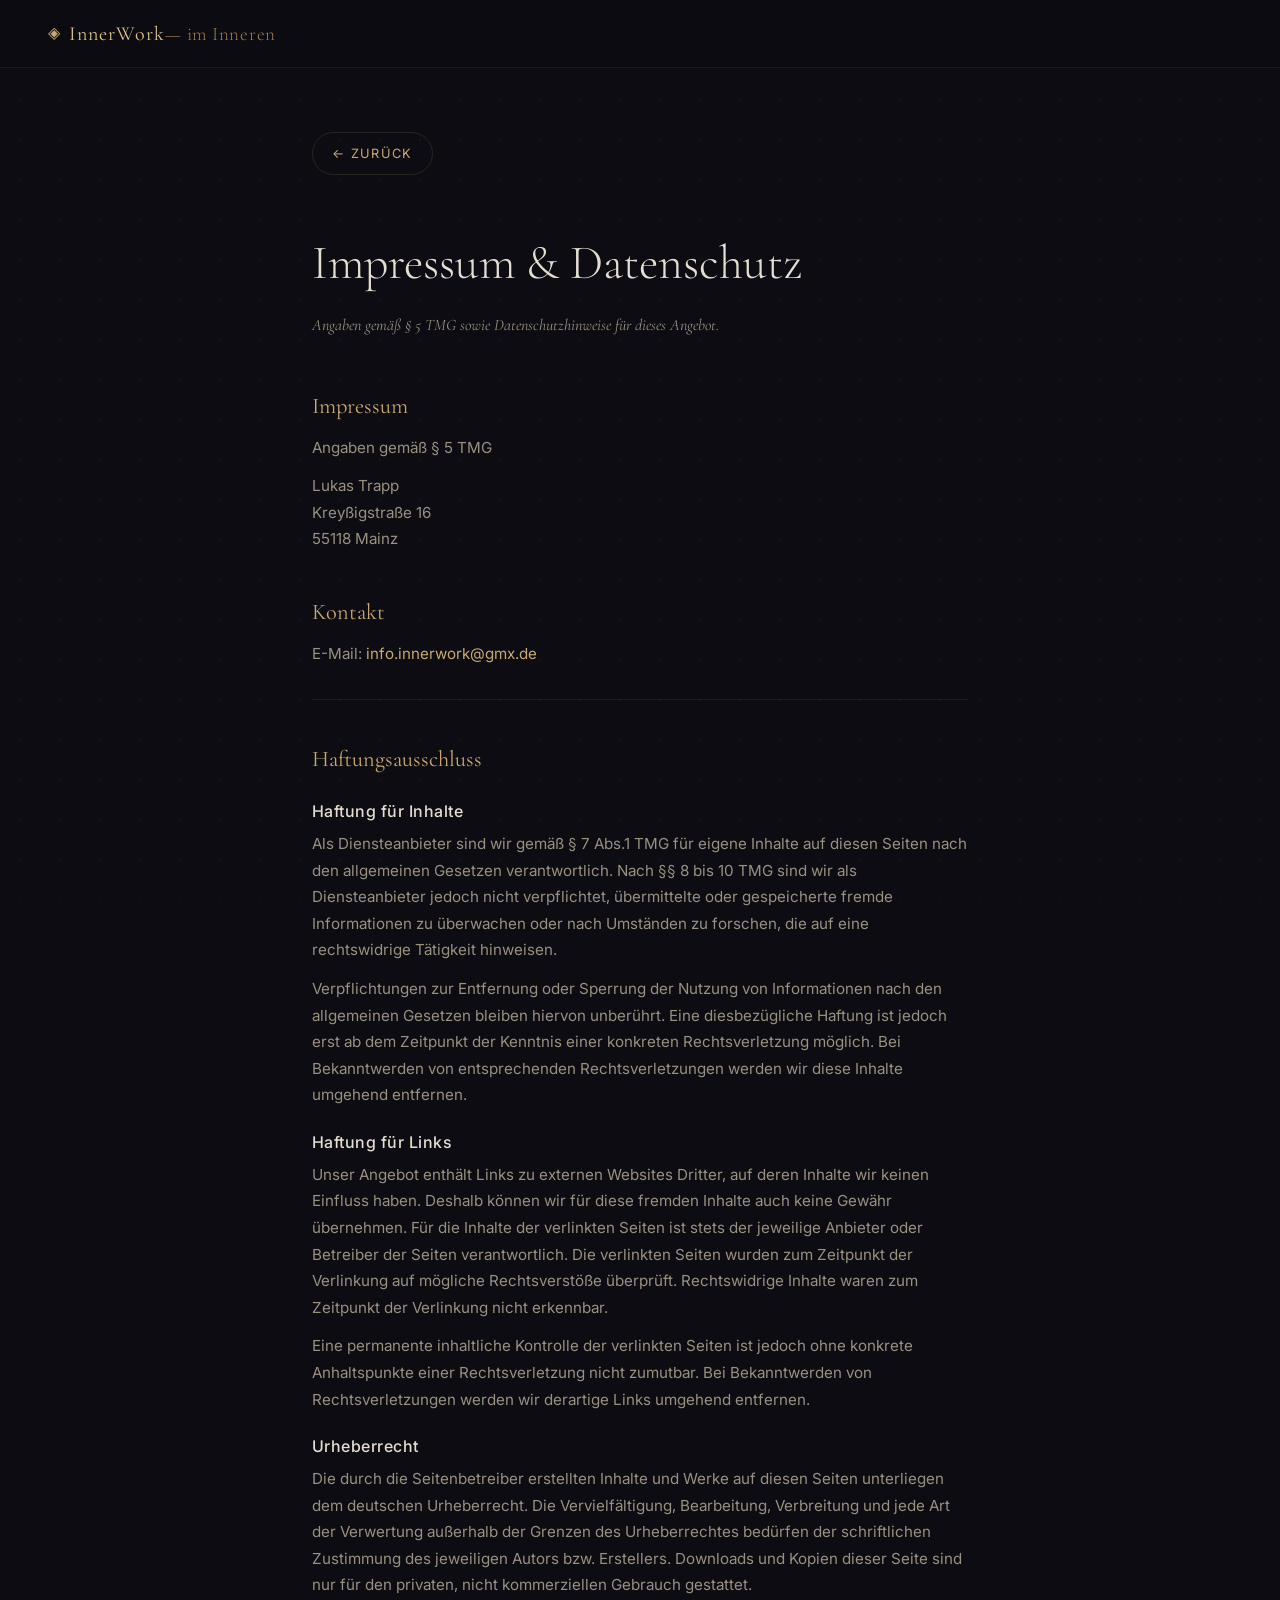
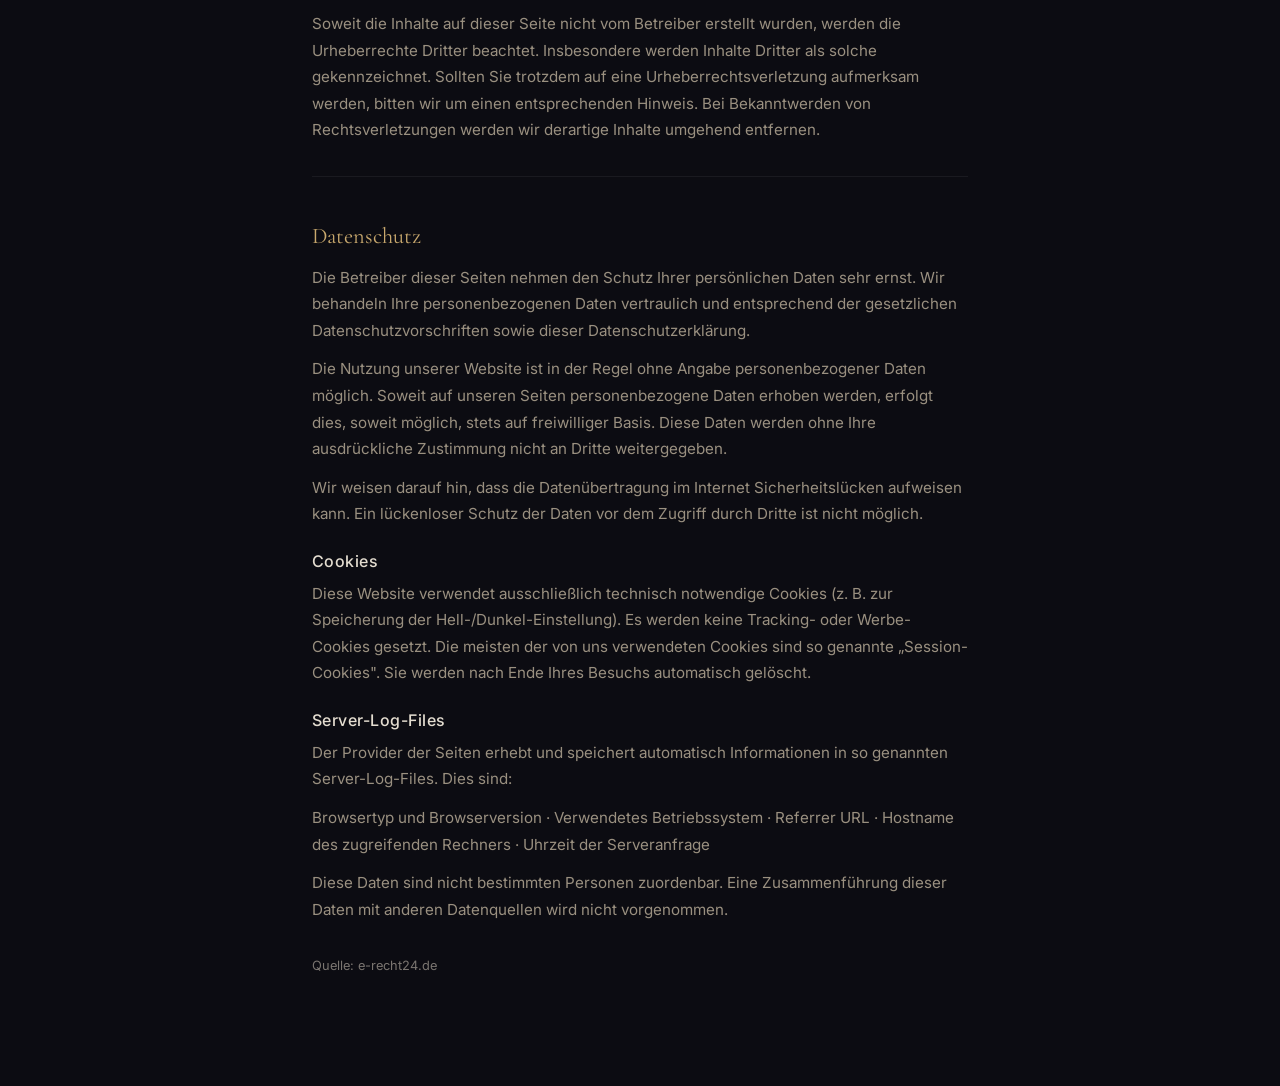
==== impressum.html @ f2e1f03a "fix mobile textsizes" ====
<!DOCTYPE html>
<html lang="de">
<head>
  <meta charset="UTF-8" />
  <meta name="viewport" content="width=device-width, initial-scale=1.0" />
  <title>Impressum & Datenschutz — InnerWork</title>
  <link rel="icon" type="image/svg+xml" href="favicon.svg" />
  <link rel="preconnect" href="https://fonts.googleapis.com" />
  <link rel="preconnect" href="https://fonts.gstatic.com" crossorigin />
  <link href="https://fonts.googleapis.com/css2?family=Cormorant+Garamond:ital,wght@0,300;0,400;0,600;1,300;1,400&family=Inter:wght@300;400;500&display=swap" rel="stylesheet" />
  <link rel="stylesheet" href="style.css" />
  <style>
    .impressum-page {
      max-width: 720px;
      margin: 0 auto;
      padding: calc(var(--nav-h) + 4rem) 2rem 6rem;
    }
    .impressum-page h1 {
      font-family: var(--font-serif);
      font-size: clamp(2rem, 5vw, 3rem);
      font-weight: 300;
      color: var(--text);
      margin-bottom: 0.4rem;
    }
    .impressum-page .sub {
      font-family: var(--font-serif);
      font-style: italic;
      color: var(--text-dim);
      font-size: 1rem;
      margin-bottom: 3rem;
    }
    .impressum-page h2 {
      font-family: var(--font-serif);
      font-size: 1.4rem;
      font-weight: 400;
      color: var(--gold);
      margin: 2.5rem 0 0.6rem;
    }
    .impressum-page h3 {
      font-size: 1rem;
      font-weight: 500;
      color: var(--text);
      margin: 1.25rem 0 0.35rem;
      letter-spacing: 0.03em;
    }
    .impressum-page p {
      font-size: 0.95rem;
      color: var(--text-dim);
      line-height: 1.75;
      margin-bottom: 0.75rem;
    }
    .impressum-page a {
      color: var(--gold);
      text-decoration: none;
    }
    .impressum-page a:hover { text-decoration: underline; }
    .impressum-page .source {
      font-size: 0.8rem;
      color: var(--text-faint);
      margin-top: 2rem;
    }
    .impressum-back {
      display: inline-flex;
      align-items: center;
      gap: 0.5rem;
      color: var(--gold);
      text-decoration: none;
      font-size: 0.8rem;
      letter-spacing: 0.1em;
      text-transform: uppercase;
      border: 1px solid var(--border);
      padding: 0.6rem 1.2rem;
      border-radius: 40px;
      transition: all 0.2s;
      margin-bottom: 3rem;
      display: inline-flex;
    }
    .impressum-back:hover {
      background: rgba(201, 169, 110, 0.1);
      border-color: var(--gold-dim);
    }
    .impressum-divider {
      border: none;
      border-top: 1px solid var(--border-dim);
      margin: 2rem 0;
    }
  </style>
</head>
<body>

  <!-- NAVBAR -->
  <nav class="navbar" id="navbar">
    <div class="nav-inner">
      <a href="index.html#footer" class="nav-logo">
        <span class="logo-mark">◈</span>
        <span class="logo-text"><span class="logo-name">InnerWork</span><span class="logo-sub"><span class="logo-dash">— </span>im Inneren</span></span>
      </a>
    </div>
  </nav>

  <main class="impressum-page">
    <a href="index.html" class="impressum-back">← Zurück</a>

    <h1>Impressum &amp; Datenschutz</h1>
    <p class="sub">Angaben gemäß § 5 TMG sowie Datenschutzhinweise für dieses Angebot.</p>

    <h2>Impressum</h2>
    <p>Angaben gemäß § 5 TMG</p>
    <p>
      Lukas Trapp<br/>
      Kreyßigstraße 16<br/>
      55118 Mainz
    </p>

    <h2>Kontakt</h2>
    <p>E-Mail: <a href="mailto:info.innerwork@gmx.de">info.innerwork@gmx.de</a></p>

    <hr class="impressum-divider"/>

    <h2>Haftungsausschluss</h2>

    <h3>Haftung für Inhalte</h3>
    <p>Als Diensteanbieter sind wir gemäß § 7 Abs.1 TMG für eigene Inhalte auf diesen Seiten nach den allgemeinen Gesetzen verantwortlich. Nach §§ 8 bis 10 TMG sind wir als Diensteanbieter jedoch nicht verpflichtet, übermittelte oder gespeicherte fremde Informationen zu überwachen oder nach Umständen zu forschen, die auf eine rechtswidrige Tätigkeit hinweisen.</p>
    <p>Verpflichtungen zur Entfernung oder Sperrung der Nutzung von Informationen nach den allgemeinen Gesetzen bleiben hiervon unberührt. Eine diesbezügliche Haftung ist jedoch erst ab dem Zeitpunkt der Kenntnis einer konkreten Rechtsverletzung möglich. Bei Bekanntwerden von entsprechenden Rechtsverletzungen werden wir diese Inhalte umgehend entfernen.</p>

    <h3>Haftung für Links</h3>
    <p>Unser Angebot enthält Links zu externen Websites Dritter, auf deren Inhalte wir keinen Einfluss haben. Deshalb können wir für diese fremden Inhalte auch keine Gewähr übernehmen. Für die Inhalte der verlinkten Seiten ist stets der jeweilige Anbieter oder Betreiber der Seiten verantwortlich. Die verlinkten Seiten wurden zum Zeitpunkt der Verlinkung auf mögliche Rechtsverstöße überprüft. Rechtswidrige Inhalte waren zum Zeitpunkt der Verlinkung nicht erkennbar.</p>
    <p>Eine permanente inhaltliche Kontrolle der verlinkten Seiten ist jedoch ohne konkrete Anhaltspunkte einer Rechtsverletzung nicht zumutbar. Bei Bekanntwerden von Rechtsverletzungen werden wir derartige Links umgehend entfernen.</p>

    <h3>Urheberrecht</h3>
    <p>Die durch die Seitenbetreiber erstellten Inhalte und Werke auf diesen Seiten unterliegen dem deutschen Urheberrecht. Die Vervielfältigung, Bearbeitung, Verbreitung und jede Art der Verwertung außerhalb der Grenzen des Urheberrechtes bedürfen der schriftlichen Zustimmung des jeweiligen Autors bzw. Erstellers. Downloads und Kopien dieser Seite sind nur für den privaten, nicht kommerziellen Gebrauch gestattet.</p>
    <p>Soweit die Inhalte auf dieser Seite nicht vom Betreiber erstellt wurden, werden die Urheberrechte Dritter beachtet. Insbesondere werden Inhalte Dritter als solche gekennzeichnet. Sollten Sie trotzdem auf eine Urheberrechtsverletzung aufmerksam werden, bitten wir um einen entsprechenden Hinweis. Bei Bekanntwerden von Rechtsverletzungen werden wir derartige Inhalte umgehend entfernen.</p>

    <hr class="impressum-divider"/>

    <h2>Datenschutz</h2>
    <p>Die Betreiber dieser Seiten nehmen den Schutz Ihrer persönlichen Daten sehr ernst. Wir behandeln Ihre personenbezogenen Daten vertraulich und entsprechend der gesetzlichen Datenschutzvorschriften sowie dieser Datenschutzerklärung.</p>
    <p>Die Nutzung unserer Website ist in der Regel ohne Angabe personenbezogener Daten möglich. Soweit auf unseren Seiten personenbezogene Daten erhoben werden, erfolgt dies, soweit möglich, stets auf freiwilliger Basis. Diese Daten werden ohne Ihre ausdrückliche Zustimmung nicht an Dritte weitergegeben.</p>
    <p>Wir weisen darauf hin, dass die Datenübertragung im Internet Sicherheitslücken aufweisen kann. Ein lückenloser Schutz der Daten vor dem Zugriff durch Dritte ist nicht möglich.</p>

    <h3>Cookies</h3>
    <p>Diese Website verwendet ausschließlich technisch notwendige Cookies (z. B. zur Speicherung der Hell-/Dunkel-Einstellung). Es werden keine Tracking- oder Werbe-Cookies gesetzt. Die meisten der von uns verwendeten Cookies sind so genannte „Session-Cookies". Sie werden nach Ende Ihres Besuchs automatisch gelöscht.</p>

    <h3>Server-Log-Files</h3>
    <p>Der Provider der Seiten erhebt und speichert automatisch Informationen in so genannten Server-Log-Files. Dies sind:</p>
    <p>Browsertyp und Browserversion · Verwendetes Betriebssystem · Referrer URL · Hostname des zugreifenden Rechners · Uhrzeit der Serveranfrage</p>
    <p>Diese Daten sind nicht bestimmten Personen zuordenbar. Eine Zusammenführung dieser Daten mit anderen Datenquellen wird nicht vorgenommen.</p>

    <p class="source">Quelle: e-recht24.de</p>
  </main>

  <script>
    // Navbar scroll
    const navbar = document.getElementById('navbar');
    window.addEventListener('scroll', () => {
      navbar.classList.toggle('scrolled', window.scrollY > 40);
    });
    // Theme persist
    if (localStorage.getItem('theme') === 'light') {
      document.body.classList.add('light');
    }
  </script>
</body>
</html>
---- style.css ----
/* =============================================
   IM INNEREN — Tiefgründiges Design
   ============================================= */

:root {
  --bg-deep:    #0c0c12;
  --bg-dark:    #111118;
  --bg-mid:     #161622;
  --bg-surface: #1c1c2a;
  --bg-card:    #1e1e2e;

  --gold:       #c9a96e;
  --gold-light: #e0c48a;
  --gold-dim:   #a07e4a;

  --text:       #e4ddd0;
  --text-dim:   #9a9080;
  --text-faint: #7a7570;

  --border:     rgba(201, 169, 110, 0.15);
  --border-dim: rgba(255, 255, 255, 0.06);

  --font-serif: 'Cormorant Garamond', Georgia, serif;
  --font-sans:  'Inter', system-ui, sans-serif;

  --radius: 4px;
  --nav-h: 68px;
}

/* RESET & BASE */
*, *::before, *::after { box-sizing: border-box; margin: 0; padding: 0; }

html {
  scroll-behavior: smooth;
  font-size: 16px;
}

body {
  font-family: var(--font-sans);
  background: var(--bg-deep);
  color: var(--text);
  line-height: 1.7;
  -webkit-font-smoothing: antialiased;
}

/* BACKGROUND TEXTURE — subtle dot grid */
body::before {
  content: '';
  position: fixed;
  inset: 0;
  background-image:
    radial-gradient(circle, rgba(201, 169, 110, 0.06) 1px, transparent 1px);
  background-size: 40px 40px;
  pointer-events: none;
  z-index: 0;
}

/* =============================================
   NAVBAR
   ============================================= */
.navbar {
  position: fixed;
  top: 0; left: 0; right: 0;
  z-index: 100;
  height: var(--nav-h);
  background: rgba(12, 12, 18, 0.85);
  backdrop-filter: blur(12px);
  -webkit-backdrop-filter: blur(12px);
  border-bottom: 1px solid var(--border-dim);
  transition: background 0.3s, border-color 0.3s;
}

.navbar.scrolled {
  background: rgba(12, 12, 18, 0.97);
  border-bottom-color: var(--border);
}

.nav-inner {
  max-width: 100%;
  margin: 0;
  padding: 0 3rem;
  height: 100%;
  display: flex;
  align-items: center;
}

.nav-right {
  display: flex;
  align-items: center;
  gap: 0.5rem;
  margin-left: auto;
  flex-shrink: 0;
}

/* Mobile overlay — eigener Stacking Context außerhalb der Navbar */
.nav-overlay {
  display: none;
  position: fixed;
  top: var(--nav-h);
  left: 0;
  right: 0;
  bottom: auto;
  z-index: 200;
  background: var(--bg-deep);
  border-top: 1px solid var(--border);
  border-bottom: 1px solid var(--border);
  flex-direction: column;
  align-items: center;
  justify-content: flex-start;
  padding: 1.5rem 0 2rem;
  gap: 0.25rem;
}

.nav-overlay.open { display: flex; }

.nav-overlay-links {
  list-style: none;
  display: flex;
  flex-direction: column;
  align-items: center;
  gap: 0.25rem;
}

.nav-overlay-links a {
  display: block;
  font-size: 1.1rem;
  font-weight: 400;
  letter-spacing: 0.1em;
  text-transform: uppercase;
  color: var(--text-dim);
  text-decoration: none;
  padding: 0.85rem 2.5rem;
  border-radius: var(--radius);
  transition: color 0.2s, background 0.2s;
}

.nav-overlay-links a:hover {
  color: var(--gold-light);
  background: rgba(201, 169, 110, 0.08);
}

.nav-logo {
  font-family: var(--font-serif);
  font-size: 1.25rem;
  font-weight: 400;
  color: var(--gold-light);
  text-decoration: none;
  display: flex;
  align-items: center;
  gap: 0.5rem;
  letter-spacing: 0.05em;
  transition: opacity 0.2s;
}

.nav-logo:hover { opacity: 0.75; }

.logo-mark {
  color: var(--gold);
  font-size: 1rem;
}

.logo-sub {
  font-size: 0.95em;
  color: var(--gold-dim);
  font-weight: 300;
  letter-spacing: 0.04em;
}

.nav-links {
  display: flex;
  align-items: center;
  gap: 0.25rem;
  list-style: none;
}

.nav-links a {
  font-size: 0.78rem;
  font-weight: 400;
  letter-spacing: 0.08em;
  text-transform: uppercase;
  color: var(--text-dim);
  text-decoration: none;
  padding: 0.45rem 0.8rem;
  border-radius: var(--radius);
  transition: color 0.2s, background 0.2s;
}

.nav-links a:hover,
.nav-links a.active {
  color: var(--gold-light);
  background: rgba(201, 169, 110, 0.08);
}

/* Theme toggle button */
.theme-toggle {
  display: flex;
  align-items: center;
  justify-content: center;
  width: 36px;
  height: 36px;
  background: rgba(201, 169, 110, 0.07);
  border: 1px solid var(--border-dim);
  border-radius: 50%;
  cursor: pointer;
  color: var(--text-dim);
  transition: background 0.2s, border-color 0.2s, color 0.2s;
  flex-shrink: 0;
}

.theme-toggle:hover {
  background: rgba(201, 169, 110, 0.15);
  border-color: var(--border);
  color: var(--gold-light);
}

/* Hamburger */
.nav-toggle {
  display: none;
  flex-direction: column;
  gap: 5px;
  background: none;
  border: none;
  cursor: pointer;
  padding: 6px;
  z-index: 110;
  margin-left: auto;
}

.nav-toggle span {
  display: block;
  width: 22px;
  height: 1.5px;
  background: var(--text-dim);
  transition: transform 0.3s ease, opacity 0.3s ease, width 0.3s ease;
  transform-origin: center;
}

/* → X */
.nav-toggle.open span:nth-child(1) {
  transform: translateY(6.5px) rotate(45deg);
}

.nav-toggle.open span:nth-child(2) {
  opacity: 0;
  width: 0;
}

.nav-toggle.open span:nth-child(3) {
  transform: translateY(-6.5px) rotate(-45deg);
}

/* =============================================
   HERO
   ============================================= */
.hero {
  position: relative;
  min-height: 100vh;
  display: flex;
  align-items: center;
  justify-content: center;
  overflow: hidden;
  padding: calc(var(--nav-h) + 4rem) 2rem 6rem;
}

.hero-bg-pattern {
  position: absolute;
  inset: 0;
  background:
    radial-gradient(ellipse 80% 60% at 50% 40%, rgba(201, 169, 110, 0.07) 0%, transparent 70%),
    radial-gradient(ellipse 40% 40% at 80% 80%, rgba(100, 80, 180, 0.06) 0%, transparent 60%);
  pointer-events: none;
}

/* Decorative lines */
.hero::after {
  content: '';
  position: absolute;
  top: 0; left: 50%; transform: translateX(-50%);
  width: 1px;
  height: 144px;
  background: linear-gradient(to bottom, transparent 0%, var(--gold-dim) 50%, transparent 100%);
}

.hero-content {
  position: relative;
  z-index: 1;
  text-align: center;
  max-width: 700px;
}

.hero-eyebrow {
  font-size: 0.75rem;
  letter-spacing: 0.2em;
  text-transform: uppercase;
  color: var(--gold);
  margin-bottom: 2rem;
}

.hero-title {
  font-family: var(--font-serif);
  font-size: clamp(3rem, 8vw, 5.5rem);
  font-weight: 300;
  line-height: 1.1;
  color: var(--text);
  margin-bottom: 1.5rem;
  letter-spacing: -0.01em;
}

.hero-title em {
  font-style: italic;
  color: var(--gold-light);
}

.hero-sub {
  font-size: 1.05rem;
  color: var(--text-dim);
  max-width: 480px;
  margin: 0 auto 2.5rem;
  font-weight: 300;
}

.btn-scroll {
  display: inline-flex;
  align-items: center;
  gap: 0.5rem;
  color: var(--gold);
  text-decoration: none;
  font-size: 0.8rem;
  letter-spacing: 0.12em;
  text-transform: uppercase;
  border: 1px solid var(--border);
  padding: 0.7rem 1.5rem;
  border-radius: 40px;
  transition: all 0.25s;
}

.btn-scroll:hover {
  background: rgba(201, 169, 110, 0.1);
  border-color: var(--gold-dim);
  transform: translateY(2px);
}

.hero-quote-badge {
  position: absolute;
  bottom: 3rem;
  right: 3rem;
  max-width: 240px;
  border-left: 2px solid var(--gold-dim);
  padding-left: 1.2rem;
  z-index: 1;
}

.hero-quote-badge p {
  font-family: var(--font-serif);
  font-style: italic;
  font-size: 0.95rem;
  color: var(--text-dim);
  line-height: 1.6;
}

/* =============================================
   BAND
   ============================================= */
.band {
  background: var(--bg-surface);
  border-top: 1px solid var(--border-dim);
  border-bottom: 1px solid var(--border-dim);
  padding: 1rem 0;
  overflow: hidden;
}

.band-inner {
  display: flex;
  align-items: center;
  gap: 1.5rem;
  padding: 0 2rem;
  font-size: 0.85rem;
  letter-spacing: 0.14em;
  text-transform: uppercase;
  color: var(--text-dim);
  flex-wrap: wrap;
  justify-content: center;
  font-weight: 400;
}

.band-inner .sep {
  color: var(--gold-dim);
  font-size: 0.85rem;
}

/* =============================================
   SECTIONS — Base
   ============================================= */
.section {
  position: relative;
  padding: 8rem 0;
  z-index: 1;
}

.section-dark  { background: var(--bg-dark); }
.section-mid   { background: var(--bg-mid); }
.section-tools { background: var(--bg-deep); }
.section-final {
  background: linear-gradient(to bottom, var(--bg-mid), var(--bg-deep));
}

.container {
  max-width: 1100px;
  margin: 0 auto;
  padding: 0 2rem;
}

/* section-label removed */

/* Two-column grid */
.section-grid {
  display: grid;
  grid-template-columns: 1fr 1fr;
  gap: 5rem;
  align-items: start;
  margin-top: 1rem;
}

.section-grid.reverse {
  direction: rtl;
}

.section-grid.reverse > * {
  direction: ltr;
}

.section-text h2,
.section-split-heading {
  font-family: var(--font-serif);
  font-size: clamp(2rem, 4vw, 3rem);
  font-weight: 300;
  line-height: 1.15;
  color: var(--text);
  margin-bottom: 1.75rem;
}

.section-split-heading {
  margin-bottom: 2.5rem;
}

.heading-vs {
  font-style: normal;
  color: #e0d8cc;
  font-size: 1.2em;
}

.section-text h2 em,
.section-split-heading em {
  font-style: italic;
  color: var(--gold-light);
}

.section-text .lead {
  font-size: 1.15rem;
  color: var(--text);
  font-weight: 300;
  margin-bottom: 1.25rem;
  line-height: 1.65;
}

.section-text p {
  font-size: 1.05rem;
  color: var(--text-dim);
  margin-bottom: 1.1rem;
}

.section-text blockquote {
  border-left: 2px solid var(--gold);
  padding: 0.75rem 0 0.75rem 1.5rem;
  margin: 1.75rem 0;
  font-family: var(--font-serif);
  font-style: italic;
  font-size: 1.1rem;
  color: var(--gold-light);
  line-height: 1.55;
}

/* Centered heading layout */
.section-center-title {
  font-family: var(--font-serif);
  font-size: clamp(2.5rem, 5vw, 3.75rem);
  font-weight: 300;
  line-height: 1.1;
  color: var(--text);
  text-align: center;
  margin-bottom: 1.5rem;
}

.section-center-title em {
  font-style: italic;
  color: var(--gold-light);
}

.section-center-lead {
  text-align: center;
  font-size: 1.1rem;
  color: var(--text-dim);
  max-width: 580px;
  margin: 0 auto 4rem;
  font-weight: 300;
}

/* =============================================
   SECTION ASIDE CARDS
   ============================================= */
.card-highlight {
  background: var(--bg-card);
  border: 1px solid rgba(201, 169, 110, 0.35);
  border-radius: 8px;
  padding: 2rem;
  margin-bottom: 1.5rem;
}

.card-icon {
  font-size: 1.75rem;
  margin-bottom: 1rem;
  color: var(--gold);
}

.card-highlight h3 {
  font-family: var(--font-serif);
  font-size: 1.25rem;
  font-weight: 400;
  color: var(--text);
  margin-bottom: 1rem;
}

.card-highlight ul {
  list-style: none;
}

.card-highlight li {
  font-size: 1rem;
  color: var(--text-dim);
  padding: 0.4rem 0;
  border-bottom: 1px solid var(--border-dim);
  display: flex;
  align-items: center;
  gap: 0.75rem;
}

.card-highlight li::before {
  content: '—';
  color: var(--gold-dim);
  font-size: 0.75rem;
  flex-shrink: 0;
}

.card-highlight li:last-child { border-bottom: none; }

.aurelius-quote {
  padding: 1.5rem;
  border: 1px solid rgba(255, 255, 255, 0.32);
  border-radius: 8px;
  background: rgba(201, 169, 110, 0.04);
}

.aurelius-quote p {
  font-family: var(--font-serif);
  font-style: italic;
  font-size: 1.1rem;
  color: #b0a898;
  margin-bottom: 0.75rem;
  line-height: 1.6;
}

.aurelius-quote cite {
  font-size: 0.88rem;
  letter-spacing: 0.08em;
  color: var(--gold);
  font-style: normal;
}

/* =============================================
   IDENTITY SECTION
   ============================================= */
.identity-grid {
  display: grid;
  grid-template-columns: repeat(2, 1fr);
  gap: 1.25rem;
  margin-bottom: 3.5rem;
}

.identity-card {
  background: var(--bg-card);
  border: 1px solid rgba(255, 255, 255, 0.18);
  border-radius: 8px;
  padding: 1.75rem;
  position: relative;
  transition: border-color 0.25s, transform 0.25s;
}

.identity-card:hover {
  border-color: var(--border);
  transform: translateY(-2px);
}

.identity-cross {
  font-size: 1.25rem;
  color: var(--gold-dim);
  margin-bottom: 0.75rem;
  font-family: var(--font-serif);
}

.identity-card h4 {
  font-family: var(--font-serif);
  font-size: 1.1rem;
  font-weight: 400;
  color: var(--text);
  margin-bottom: 0.75rem;
}

.identity-card p {
  font-size: 1rem;
  color: var(--text-dim);
  line-height: 1.65;
}

.identity-answer {
  max-width: 700px;
  margin: 0 auto;
  text-align: center;
  border-top: 1px solid var(--border-dim);
  padding-top: 3rem;
}

.identity-question {
  font-family: var(--font-serif);
  font-size: 1.75rem;
  font-style: italic;
  color: var(--gold-light);
  margin-bottom: 1.5rem;
}

.identity-answer p {
  font-size: 1.05rem;
  color: var(--text-dim);
  margin-bottom: 1rem;
}

/* =============================================
   TIME VISUAL
   ============================================= */
.time-visual {
  display: flex;
  flex-direction: column;
  align-items: center;
  gap: 1.5rem;
  padding: 2rem;
}

.time-ring {
  width: 160px;
  height: 160px;
  border-radius: 50%;
  border: 1px solid rgba(201, 169, 110, 0.35);
  display: flex;
  align-items: center;
  justify-content: center;
  position: relative;
}

.time-ring::before {
  content: '';
  position: absolute;
  inset: 8px;
  border-radius: 50%;
  border: 1px dashed rgba(201, 169, 110, 0.35);
}

.time-ring::after {
  content: '';
  position: absolute;
  inset: 20px;
  border-radius: 50%;
  border: 1px solid rgba(201, 169, 110, 0.2);
}

.time-center {
  width: 60px;
  height: 60px;
  border-radius: 50%;
  background: rgba(201, 169, 110, 0.12);
  display: flex;
  align-items: center;
  justify-content: center;
  z-index: 1;
}

.time-center span {
  font-family: var(--font-serif);
  font-size: 0.85rem;
  color: var(--gold);
  letter-spacing: 0.05em;
}

.time-caption {
  text-align: center;
  font-size: 0.82rem;
  color: #a0978c;
  line-height: 1.6;
  letter-spacing: 0.03em;
}

/* =============================================
   TOOLS GRID
   ============================================= */
.tools-grid {
  display: grid;
  grid-template-columns: repeat(3, 1fr);
  gap: 1.25rem;
  margin-bottom: 3rem;
}

.tool-card {
  background: var(--bg-card);
  border: 1px solid rgba(255, 255, 255, 0.18);
  border-radius: 8px;
  padding: 1.75rem;
  transition: border-color 0.3s, transform 0.3s;
  position: relative;
  overflow: hidden;
}

.tool-card::before {
  content: '';
  position: absolute;
  top: 0; left: 0; right: 0;
  height: 1px;
  background: linear-gradient(90deg, transparent, var(--gold-dim), transparent);
  opacity: 0;
  transition: opacity 0.3s;
}

.tool-card:hover {
  border-color: var(--border);
  transform: translateY(-3px);
}

.tool-card:hover::before {
  opacity: 1;
}

.tool-icon {
  font-size: 1.5rem;
  margin-bottom: 1rem;
  color: var(--gold);
  display: block;
}

.tool-card h3 {
  font-family: var(--font-serif);
  font-size: 1.2rem;
  font-weight: 400;
  color: var(--text);
  margin-bottom: 0.75rem;
}

.tool-card p {
  font-size: 1rem;
  color: var(--text-dim);
  line-height: 1.7;
  margin-bottom: 1.25rem;
}

.tool-key {
  font-size: 0.85rem;
  color: var(--text-dim);
  letter-spacing: 0.04em;
  border-top: 1px solid var(--border-dim);
  padding-top: 0.75rem;
}

.tool-key strong {
  color: var(--gold);
}

.tools-footer {
  max-width: 640px;
  margin: 0 auto;
  text-align: center;
  padding: 2.5rem;
  border: 1px solid rgba(255, 255, 255, 0.32);
  border-radius: 8px;
  background: rgba(201, 169, 110, 0.03);
}

.tools-footer p {
  font-family: var(--font-serif);
  font-size: 1.05rem;
  color: var(--text-dim);
  font-style: italic;
  line-height: 1.75;
}

.tools-footer em {
  color: var(--gold-light);
  font-style: normal;
}

/* =============================================
   COMPARE BLOCK
   ============================================= */
.compare-block {
  background: var(--bg-card);
  border: 1px solid rgba(201, 169, 110, 0.35);
  border-radius: 8px;
  overflow: hidden;
}

.compare-item {
  padding: 1.75rem;
}

.compare-item h4 {
  font-family: var(--font-serif);
  font-size: 1.2rem;
  font-weight: 400;
  color: var(--gold-light);
  margin-bottom: 1rem;
}

.compare-item ul {
  list-style: none;
}

.compare-item li {
  font-size: 1rem;
  color: var(--text-dim);
  padding: 0.35rem 0;
  display: flex;
  gap: 0.75rem;
  align-items: center;
}

.compare-item li::before {
  content: '·';
  color: var(--gold-dim);
  font-size: 1.2rem;
  line-height: 1;
  flex-shrink: 0;
}

.compare-divider {
  text-align: center;
  padding: 0.75rem;
  background: var(--border-dim);
  font-family: var(--font-serif);
  font-style: italic;
  font-size: 1.6rem;
  color: var(--gold);
}

/* =============================================
   FINAL SECTION
   ============================================= */
.final-content {
  max-width: 760px;
  margin: 0 auto;
}

.final-content h2 {
  font-family: var(--font-serif);
  font-size: clamp(2rem, 4.5vw, 3.25rem);
  font-weight: 300;
  line-height: 1.2;
  color: var(--text);
  margin-bottom: 2.5rem;
}

.final-content h2 em {
  font-style: italic;
  color: var(--gold-light);
}

.final-content .lead {
  font-size: 1.15rem;
  color: var(--text);
  font-weight: 300;
  margin-bottom: 1.25rem;
}

.final-content p {
  font-size: 1.05rem;
  color: var(--text-dim);
  margin-bottom: 1.25rem;
}

.final-affirmations {
  display: flex;
  flex-direction: column;
  gap: 0;
  margin: 3.5rem 0;
  border-left: 2px solid var(--gold-dim);
}

.affirmation {
  font-family: var(--font-serif);
  font-size: 1.05rem;
  color: #a89e90;
  padding: 1.25rem 2rem;
  border-bottom: 1px solid var(--border-dim);
  line-height: 1.6;
}

.affirmation:last-child { border-bottom: none; }

.final-closing {
  text-align: center;
  padding: 3rem 0 1rem;
}

.closing-mark {
  font-size: 1.75rem;
  color: var(--gold);
  margin-bottom: 1.25rem;
}

.closing-text {
  font-family: var(--font-serif);
  font-size: 1.3rem;
  color: #a89e90;
  font-weight: 300;
}

.closing-text em {
  font-style: italic;
  color: var(--gold-light);
}

/* =============================================
   FOOTER
   ============================================= */
.footer {
  background: var(--bg-deep);
  border-top: 1px solid var(--border-dim);
  padding: 3rem 2rem;
}

.footer-inner {
  max-width: 1100px;
  margin: 0 auto;
  display: flex;
  flex-direction: column;
  align-items: center;
  gap: 0.75rem;
  text-align: center;
}

.footer-logo {
  font-family: var(--font-serif);
  font-size: 1.15rem;
  color: var(--gold);
  display: flex;
  align-items: center;
  gap: 0.5rem;
  text-decoration: none;
  transition: opacity 0.2s;
}

.footer-logo:hover { opacity: 0.75; }

.footer-motto {
  font-family: var(--font-serif);
  font-style: italic;
  font-size: 1.15rem;
  color: var(--text-dim);
}

.footer-copy {
  font-size: 0.85rem;
  letter-spacing: 0.1em;
  text-transform: uppercase;
  color: var(--text-faint);
}

.footer-divider {
  width: 55%;
  max-width: 360px;
  height: 6px;
  display: block;
  margin: 0.25rem auto;
}

.footer-links {
  display: flex;
  align-items: center;
  gap: 0.75rem;
  margin-top: 0.25rem;
}

.footer-link {
  background: none;
  border: none;
  cursor: pointer;
  font-family: var(--font-sans);
  font-size: 0.82rem;
  letter-spacing: 0.08em;
  text-transform: uppercase;
  color: var(--text-dim);
  padding: 0;
  transition: color 0.2s;
}

.footer-link:hover { color: var(--gold); }

.footer-link-sep {
  color: var(--text-faint);
  font-size: 0.75rem;
}

.footer-legal {
  font-size: 0.78rem;
  color: var(--text-faint);
  max-width: 560px;
  line-height: 1.6;
}

/* =============================================
   MODALS
   ============================================= */
.modal-overlay {
  display: none;
  position: fixed;
  inset: 0;
  z-index: 500;
  background: rgba(0, 0, 0, 0.65);
  backdrop-filter: blur(4px);
  -webkit-backdrop-filter: blur(4px);
  align-items: center;
  justify-content: center;
  padding: 1.5rem;
}

.modal-overlay.open { display: flex; }

.modal-box {
  background: var(--bg-card);
  border: 1px solid var(--border);
  border-radius: 10px;
  padding: 2.5rem;
  max-width: 680px;
  width: 100%;
  max-height: 85vh;
  overflow-y: auto;
  position: relative;
  scrollbar-width: thin;
}

.modal-box--sm { max-width: 480px; }

.modal-close {
  position: absolute;
  top: 1rem;
  right: 1rem;
  background: none;
  border: none;
  cursor: pointer;
  color: var(--text-dim);
  font-size: 1rem;
  line-height: 1;
  padding: 0.25rem 0.5rem;
  border-radius: var(--radius);
  transition: color 0.2s, background 0.2s;
}

.modal-close:hover {
  color: var(--text);
  background: var(--border-dim);
}

.modal-title {
  font-family: var(--font-serif);
  font-size: 1.6rem;
  font-weight: 300;
  color: var(--text);
  margin-bottom: 0.4rem;
}

.modal-sub {
  font-size: 0.9rem;
  color: var(--text-dim);
  margin-bottom: 1.75rem;
  font-style: italic;
}

.modal-intro {
  font-size: 1rem;
  color: var(--text-dim);
  line-height: 1.7;
  margin-bottom: 1.5rem;
  font-style: italic;
  border-left: 2px solid var(--gold-dim);
  padding-left: 1rem;
}

.modal-box h3 {
  font-family: var(--font-serif);
  font-size: 1.15rem;
  font-weight: 400;
  color: var(--gold);
  margin: 1.5rem 0 0.5rem;
}

.modal-box h4 {
  font-size: 0.95rem;
  font-weight: 500;
  color: var(--text);
  margin: 1rem 0 0.35rem;
  letter-spacing: 0.03em;
}

.modal-box p {
  font-size: 0.92rem;
  color: var(--text-dim);
  line-height: 1.7;
  margin-bottom: 0.6rem;
}

.modal-box a {
  color: var(--gold);
  text-decoration: none;
}

.modal-box a:hover { text-decoration: underline; }

.modal-source {
  font-size: 0.78rem !important;
  color: var(--text-faint) !important;
  margin-top: 1.5rem;
}

/* Kontakt-Formular */
.kontakt-form { display: flex; flex-direction: column; gap: 1rem; }

.form-group { display: flex; flex-direction: column; gap: 0.35rem; }

.form-group label {
  font-size: 0.8rem;
  letter-spacing: 0.06em;
  text-transform: uppercase;
  color: var(--text-dim);
}

.form-group input,
.form-group textarea {
  background: var(--bg-surface);
  border: 1px solid rgba(201, 169, 110, 0.35);
  border-radius: var(--radius);
  padding: 0.65rem 0.9rem;
  font-family: var(--font-sans);
  font-size: 0.95rem;
  color: var(--text);
  outline: none;
  transition: border-color 0.2s;
  resize: vertical;
}

.form-group input:focus,
.form-group textarea:focus {
  border-color: var(--gold-dim);
}

.form-group input::placeholder,
.form-group textarea::placeholder {
  color: var(--text-faint);
}

.form-submit {
  align-self: flex-end;
  background: var(--gold-dim);
  color: var(--bg-deep);
  border: none;
  border-radius: var(--radius);
  padding: 0.65rem 1.75rem;
  font-family: var(--font-sans);
  font-size: 0.85rem;
  letter-spacing: 0.08em;
  text-transform: uppercase;
  cursor: pointer;
  transition: background 0.2s;
}

.form-submit:hover { background: var(--gold); }

/* =============================================
   SCROLL REVEAL ANIMATIONS
   ============================================= */
.reveal {
  opacity: 0;
  transform: translateY(28px);
  transition: opacity 0.75s ease, transform 0.75s ease;
}

.reveal.visible {
  opacity: 1;
  transform: none;
}

/* =============================================
   RESPONSIVE
   ============================================= */
@media (max-width: 900px) {
  .section-grid,
  .section-grid.reverse {
    grid-template-columns: 1fr;
    gap: 3rem;
    direction: ltr;
  }

  .section-grid.reverse > * { direction: ltr; }

  .tools-grid { grid-template-columns: repeat(3, 1fr); }
  .identity-grid { grid-template-columns: repeat(2, 1fr); }

  .hero-quote-badge { display: none; }
}

@media (max-width: 1130px) {
  .nav-toggle { display: flex; }

  /* Desktop nav-right verstecken, Overlay übernimmt */
  .nav-right--desktop {
    display: none !important;
  }

  .theme-toggle {
    width: 44px;
    height: 44px;
  }

  .section { padding: 5rem 0; }

  .tools-grid { grid-template-columns: repeat(2, 1fr); }

  .hero-title { font-size: 2.75rem; }

  .band-inner { gap: 1rem; }

  .theme-toggle {
    width: 44px;
    height: 44px;
  }
}

@media (max-width: 380px) {
  .logo-text {
    display: flex;
    flex-direction: column;
    align-items: flex-start;
    gap: 0.05rem;
  }

  .logo-dash { display: none; }

  .logo-sub {
    font-size: 0.72em;
    letter-spacing: 0.06em;
  }
}

@media (max-width: 730px) {
  .section-text .lead,
  .final-content .lead { font-size: 1.05rem; }

  .identity-card h4,
  .tool-card h3,
  .card-highlight h3 { font-size: 0.72rem; }

  .identity-card p,
  .tool-card p,
  .card-highlight li { font-size: 0.65rem; }

  .tool-key { font-size: 0.55rem; }

  .tool-icon { margin-bottom: 0.5rem; }

  .compare-item h4 { font-size: 0.72rem; }
  .compare-item li { font-size: 0.65rem; }
  .compare-divider { font-size: 1.1rem; }
}

/* =============================================
   LIGHT MODE
   ============================================= */
body.light {
  --bg-deep:    #d8d4cc;
  --bg-dark:    #cdc9c1;
  --bg-mid:     #c8c4bc;
  --bg-surface: #bfbbb3;
  --bg-card:    #d2cec6;

  --text:       #1a1814;
  --text-dim:   #3e3b36;
  --text-faint: #4a4744;

  --border:     rgba(100, 75, 40, 0.25);
  --border-dim: rgba(0, 0, 0, 0.12);

  --gold:       #7a5520;
  --gold-light: #5a3e14;
  --gold-dim:   #8a6828;
}

body.light::before {
  background-image:
    radial-gradient(circle, rgba(140, 100, 50, 0.08) 1px, transparent 1px);
}

body.light .navbar {
  background: rgba(216, 212, 204, 0.88);
}

body.light .navbar.scrolled {
  background: rgba(216, 212, 204, 0.98);
}

body.light .hero-bg-pattern {
  background:
    radial-gradient(ellipse 80% 60% at 50% 40%, rgba(201, 169, 110, 0.12) 0%, transparent 70%),
    radial-gradient(ellipse 40% 40% at 80% 80%, rgba(100, 80, 180, 0.05) 0%, transparent 60%);
}

body.light .nav-right {
  background: rgba(216, 212, 204, 0.98);
}

body.light .heading-vs           { color: #3a3530; }
body.light .aurelius-quote p     { color: #3a3530; }
body.light .time-caption         { color: #3a3530; }
body.light .affirmation          { color: #3a3530; }
body.light .closing-text         { color: #3a3530; }
body.light .closing-text em      { color: var(--gold-light); }
body.light .hero-quote-badge p   { color: #3a3530; }

body.light .identity-card,
body.light .tool-card,
body.light .card-highlight,
body.light .aurelius-quote,
body.light .compare-block,
body.light .tools-footer {
  border-color: rgba(60, 35, 10, 0.55);
}
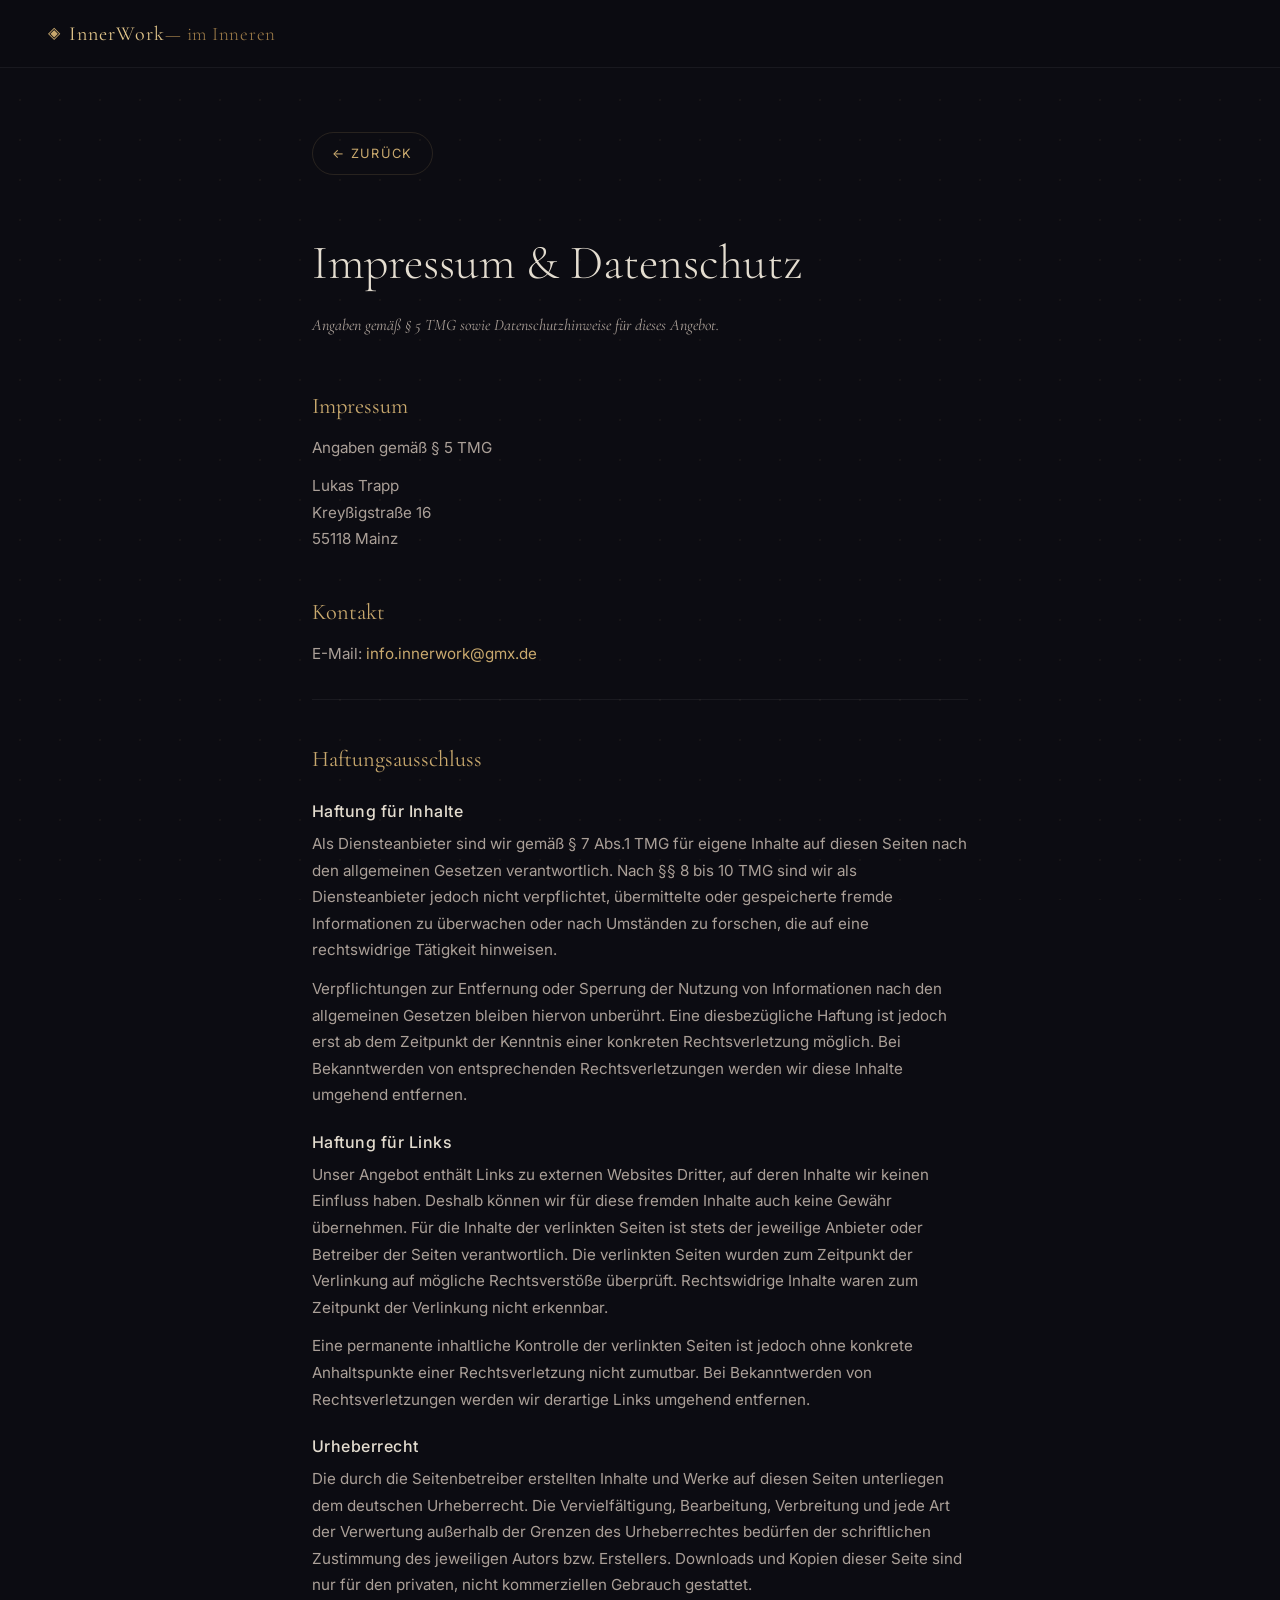
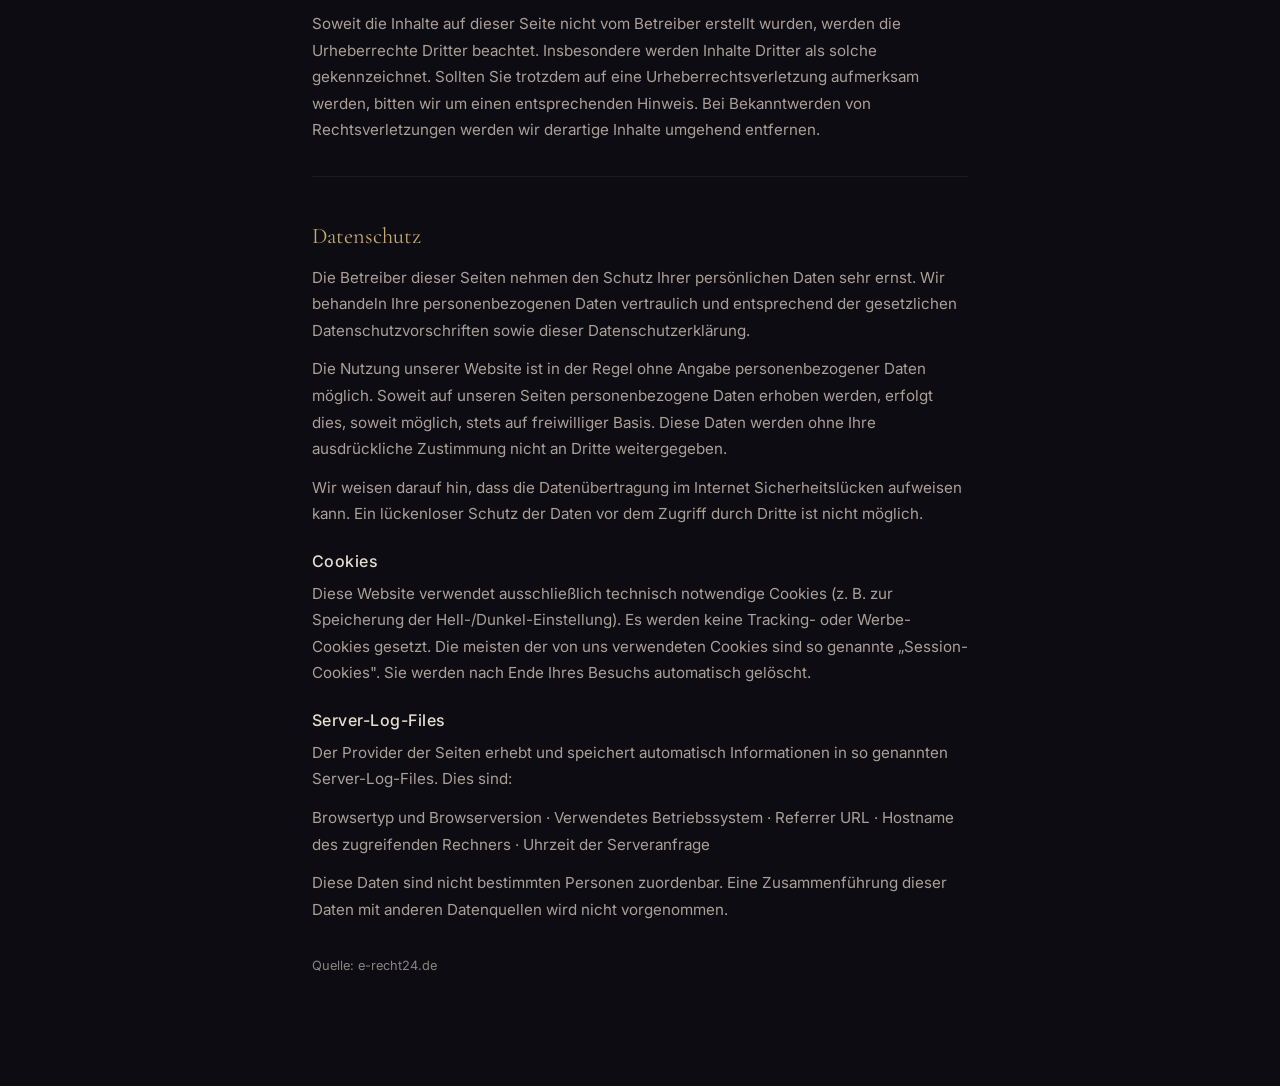
==== commit a4b63d17: "fix Burgermenue in mobile size" ====
--- a/impressum.html
+++ b/impressum.html
@@ -3,6 +3,7 @@
 <head>
   <meta charset="UTF-8" />
   <meta name="viewport" content="width=device-width, initial-scale=1.0" />
+  <meta name="color-scheme" content="dark" />
   <title>Impressum & Datenschutz — InnerWork</title>
   <link rel="icon" type="image/svg+xml" href="favicon.svg" />
   <link rel="preconnect" href="https://fonts.googleapis.com" />
@@ -155,9 +156,11 @@
     window.addEventListener('scroll', () => {
       navbar.classList.toggle('scrolled', window.scrollY > 40);
     });
-    // Theme persist
+    // Theme persist — default ist immer Dark Mode
     if (localStorage.getItem('theme') === 'light') {
       document.body.classList.add('light');
+    } else {
+      localStorage.setItem('theme', 'dark');
     }
   </script>
 </body>
--- a/style.css
+++ b/style.css
@@ -14,11 +14,14 @@
   --gold-dim:   #a07e4a;
 
   --text:       #e4ddd0;
-  --text-dim:   #9a9080;
-  --text-faint: #7a7570;
-
-  --border:     rgba(201, 169, 110, 0.15);
-  --border-dim: rgba(255, 255, 255, 0.06);
+  --text-dim:   #aba098;
+  --text-muted: #bfb5a8;
+  --text-faint: #8a8480;
+
+  --border:       rgba(201, 169, 110, 0.15);
+  --border-dim:   rgba(255, 255, 255, 0.06);
+  --border-card:  rgba(255, 255, 255, 0.28);
+  --border-gold:  rgba(201, 169, 110, 0.45);
 
   --font-serif: 'Cormorant Garamond', Georgia, serif;
   --font-sans:  'Inter', system-ui, sans-serif;
@@ -445,7 +448,7 @@
 
 .heading-vs {
   font-style: normal;
-  color: #e0d8cc;
+  color: var(--text);
   font-size: 1.2em;
 }
 
@@ -510,7 +513,7 @@
    ============================================= */
 .card-highlight {
   background: var(--bg-card);
-  border: 1px solid rgba(201, 169, 110, 0.35);
+  border: 1px solid var(--border-gold);
   border-radius: 8px;
   padding: 2rem;
   margin-bottom: 1.5rem;
@@ -555,7 +558,7 @@
 
 .aurelius-quote {
   padding: 1.5rem;
-  border: 1px solid rgba(255, 255, 255, 0.32);
+  border: 1px solid var(--border-card);
   border-radius: 8px;
   background: rgba(201, 169, 110, 0.04);
 }
@@ -564,7 +567,7 @@
   font-family: var(--font-serif);
   font-style: italic;
   font-size: 1.1rem;
-  color: #b0a898;
+  color: var(--text-muted);
   margin-bottom: 0.75rem;
   line-height: 1.6;
 }
@@ -588,7 +591,7 @@
 
 .identity-card {
   background: var(--bg-card);
-  border: 1px solid rgba(255, 255, 255, 0.18);
+  border: 1px solid var(--border-card);
   border-radius: 8px;
   padding: 1.75rem;
   position: relative;
@@ -658,7 +661,7 @@
   width: 160px;
   height: 160px;
   border-radius: 50%;
-  border: 1px solid rgba(201, 169, 110, 0.35);
+  border: 1px solid var(--border-gold);
   display: flex;
   align-items: center;
   justify-content: center;
@@ -702,7 +705,7 @@
 .time-caption {
   text-align: center;
   font-size: 0.82rem;
-  color: #a0978c;
+  color: var(--text-muted);
   line-height: 1.6;
   letter-spacing: 0.03em;
 }
@@ -719,7 +722,7 @@
 
 .tool-card {
   background: var(--bg-card);
-  border: 1px solid rgba(255, 255, 255, 0.18);
+  border: 1px solid var(--border-card);
   border-radius: 8px;
   padding: 1.75rem;
   transition: border-color 0.3s, transform 0.3s;
@@ -785,7 +788,7 @@
   margin: 0 auto;
   text-align: center;
   padding: 2.5rem;
-  border: 1px solid rgba(255, 255, 255, 0.32);
+  border: 1px solid var(--border-card);
   border-radius: 8px;
   background: rgba(201, 169, 110, 0.03);
 }
@@ -808,7 +811,7 @@
    ============================================= */
 .compare-block {
   background: var(--bg-card);
-  border: 1px solid rgba(201, 169, 110, 0.35);
+  border: 1px solid var(--border-gold);
   border-radius: 8px;
   overflow: hidden;
 }
@@ -902,7 +905,7 @@
 .affirmation {
   font-family: var(--font-serif);
   font-size: 1.05rem;
-  color: #a89e90;
+  color: var(--text-muted);
   padding: 1.25rem 2rem;
   border-bottom: 1px solid var(--border-dim);
   line-height: 1.6;
@@ -924,7 +927,7 @@
 .closing-text {
   font-family: var(--font-serif);
   font-size: 1.3rem;
-  color: #a89e90;
+  color: var(--text-muted);
   font-weight: 300;
 }
 
@@ -982,7 +985,7 @@
 .footer-divider {
   width: 55%;
   max-width: 360px;
-  height: 6px;
+  height: 2px;
   display: block;
   margin: 0.25rem auto;
 }
@@ -1008,6 +1011,10 @@
 }
 
 .footer-link:hover { color: var(--gold); }
+
+a.footer-link {
+  text-decoration: none;
+}
 
 .footer-link-sep {
   color: var(--text-faint);
@@ -1150,7 +1157,7 @@
 .form-group input,
 .form-group textarea {
   background: var(--bg-surface);
-  border: 1px solid rgba(201, 169, 110, 0.35);
+  border: 1px solid var(--border-gold);
   border-radius: var(--radius);
   padding: 0.65rem 0.9rem;
   font-family: var(--font-sans);
@@ -1223,6 +1230,7 @@
 
 @media (max-width: 1130px) {
   .nav-toggle { display: flex; }
+  .nav-inner { padding: 0 1.25rem; }
 
   /* Desktop nav-right verstecken, Overlay übernimmt */
   .nav-right--desktop {
@@ -1238,7 +1246,9 @@
 
   .tools-grid { grid-template-columns: repeat(2, 1fr); }
 
-  .hero-title { font-size: 2.75rem; }
+  .hero-title    { font-size: 2.67rem; }
+  .hero-eyebrow  { font-size: 0.73rem; }
+  .hero-sub      { font-size: 1.02rem; }
 
   .band-inner { gap: 1rem; }
 
@@ -1248,7 +1258,9 @@
   }
 }
 
-@media (max-width: 380px) {
+@media (max-width: 385px) {
+  .nav-logo { font-size: 1.125rem; }
+
   .logo-text {
     display: flex;
     flex-direction: column;
@@ -1289,22 +1301,25 @@
    LIGHT MODE
    ============================================= */
 body.light {
-  --bg-deep:    #d8d4cc;
-  --bg-dark:    #cdc9c1;
-  --bg-mid:     #c8c4bc;
-  --bg-surface: #bfbbb3;
-  --bg-card:    #d2cec6;
-
-  --text:       #1a1814;
-  --text-dim:   #3e3b36;
-  --text-faint: #4a4744;
-
-  --border:     rgba(100, 75, 40, 0.25);
-  --border-dim: rgba(0, 0, 0, 0.12);
-
-  --gold:       #7a5520;
-  --gold-light: #5a3e14;
-  --gold-dim:   #8a6828;
+  --bg-deep:    #f0ece4;
+  --bg-dark:    #e8e4dc;
+  --bg-mid:     #e2ddd6;
+  --bg-surface: #d8d3cb;
+  --bg-card:    #ece8e0;
+
+  --text:       #100e0a;
+  --text-dim:   #2a2722;
+  --text-muted: #3a3530;
+  --text-faint: #3e3b36;
+
+  --border:       rgba(90, 60, 20, 0.35);
+  --border-dim:   rgba(0, 0, 0, 0.18);
+  --border-card:  rgba(60, 35, 10, 0.55);
+  --border-gold:  rgba(90, 60, 20, 0.55);
+
+  --gold:       #6a4618;
+  --gold-light: #4a3010;
+  --gold-dim:   #7a5820;
 }
 
 body.light::before {
@@ -1313,11 +1328,11 @@
 }
 
 body.light .navbar {
-  background: rgba(216, 212, 204, 0.88);
+  background: rgba(240, 236, 228, 0.90);
 }
 
 body.light .navbar.scrolled {
-  background: rgba(216, 212, 204, 0.98);
+  background: rgba(240, 236, 228, 0.98);
 }
 
 body.light .hero-bg-pattern {
@@ -1327,22 +1342,7 @@
 }
 
 body.light .nav-right {
-  background: rgba(216, 212, 204, 0.98);
-}
-
-body.light .heading-vs           { color: #3a3530; }
-body.light .aurelius-quote p     { color: #3a3530; }
-body.light .time-caption         { color: #3a3530; }
-body.light .affirmation          { color: #3a3530; }
-body.light .closing-text         { color: #3a3530; }
+  background: rgba(240, 236, 228, 0.98);
+}
+
 body.light .closing-text em      { color: var(--gold-light); }
-body.light .hero-quote-badge p   { color: #3a3530; }
-
-body.light .identity-card,
-body.light .tool-card,
-body.light .card-highlight,
-body.light .aurelius-quote,
-body.light .compare-block,
-body.light .tools-footer {
-  border-color: rgba(60, 35, 10, 0.55);
-}
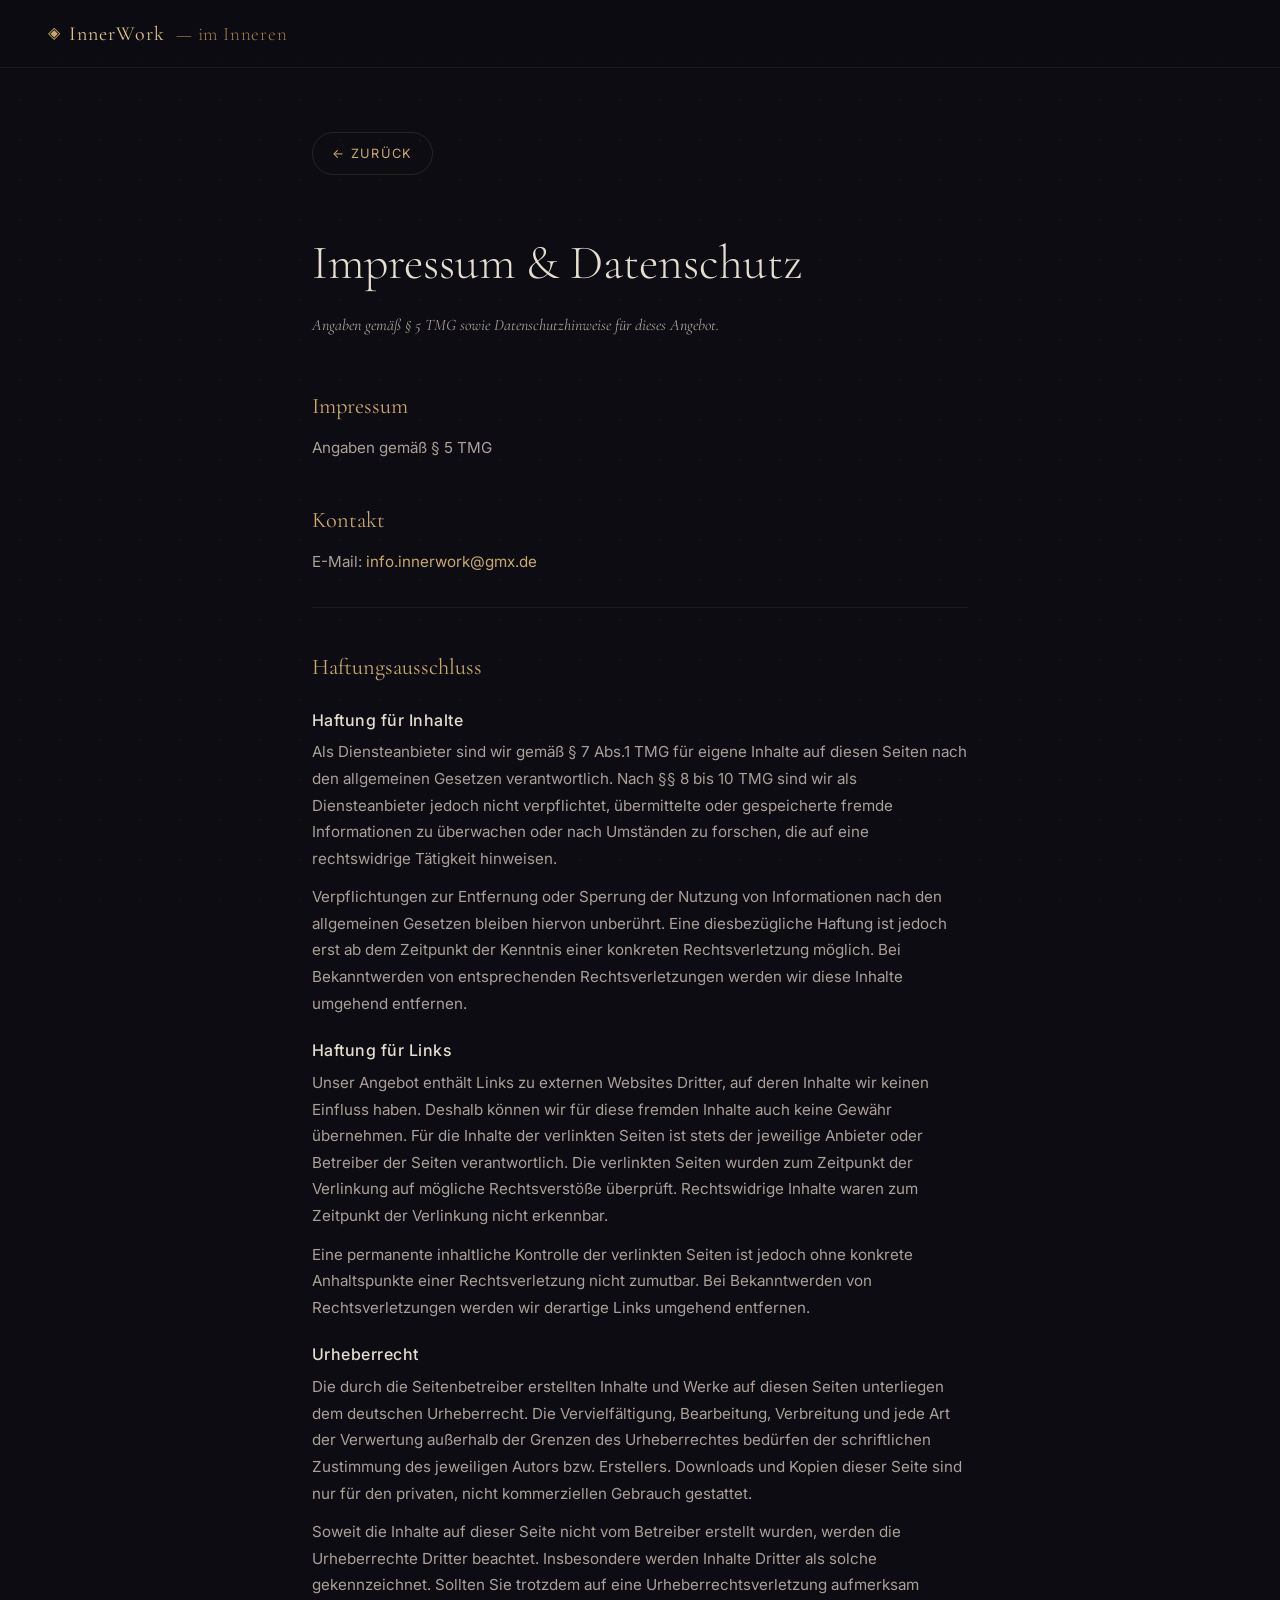
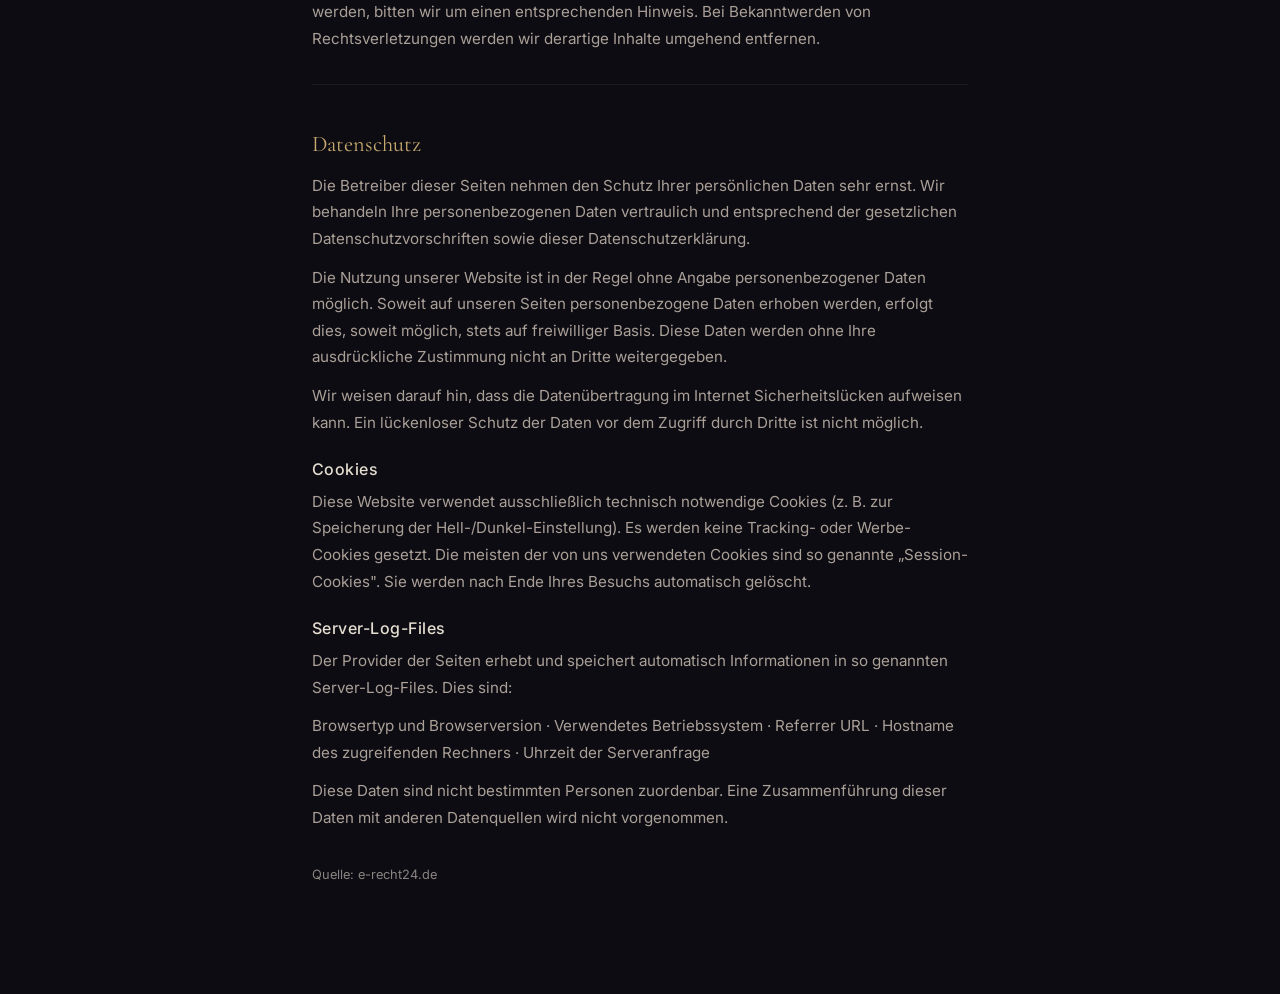
==== commit 942d8294: "portfolio img update" ====
--- a/impressum.html
+++ b/impressum.html
@@ -107,11 +107,7 @@
 
     <h2>Impressum</h2>
     <p>Angaben gemäß § 5 TMG</p>
-    <p>
-      Lukas Trapp<br/>
-      Kreyßigstraße 16<br/>
-      55118 Mainz
-    </p>
+    
 
     <h2>Kontakt</h2>
     <p>E-Mail: <a href="mailto:info.innerwork@gmx.de">info.innerwork@gmx.de</a></p>
--- a/style.css
+++ b/style.css
@@ -20,7 +20,7 @@
 
   --border:       rgba(201, 169, 110, 0.15);
   --border-dim:   rgba(255, 255, 255, 0.06);
-  --border-card:  rgba(255, 255, 255, 0.28);
+  --border-card:  rgba(255, 255, 255, 0.04);
   --border-gold:  rgba(201, 169, 110, 0.45);
 
   --font-serif: 'Cormorant Garamond', Georgia, serif;
@@ -165,6 +165,7 @@
 .logo-sub {
   font-size: 0.95em;
   color: var(--gold-dim);
+  margin-left: 0.7rem;
   font-weight: 300;
   letter-spacing: 0.04em;
 }
@@ -1246,9 +1247,43 @@
 
   .tools-grid { grid-template-columns: repeat(2, 1fr); }
 
-  .hero-title    { font-size: 2.67rem; }
-  .hero-eyebrow  { font-size: 0.73rem; }
-  .hero-sub      { font-size: 1.02rem; }
+  .hero-title    { font-size: 2.14rem; }
+  .hero-eyebrow  { font-size: 0.58rem; }
+  .hero-sub      { font-size: 0.82rem; }
+
+  .section-text h2,
+  .section-split-heading,
+  .section-center-title { font-size: clamp(1.4rem, 4vw, 2rem); }
+
+  .section-text .lead,
+  .final-content .lead  { font-size: 0.84rem; }
+
+  .section-text p,
+  .final-content p      { font-size: 0.84rem; }
+
+  .footer-motto  { font-size: 0.92rem; }
+  .footer-copy   { font-size: 0.68rem; }
+  .footer-legal  { font-size: 0.62rem; }
+
+  .btn-scroll {
+    font-size: 0.68rem;
+    padding: 0.6rem 1.28rem;
+  }
+
+  .nav-overlay-links a {
+    font-size: 0.94rem;
+    padding: 0.72rem 2.13rem;
+  }
+
+  .theme-toggle {
+    width: 37px;
+    height: 37px;
+  }
+
+  .form-submit {
+    font-size: 0.72rem;
+    padding: 0.55rem 1.49rem;
+  }
 
   .band-inner { gap: 1rem; }
 
@@ -1261,19 +1296,7 @@
 @media (max-width: 385px) {
   .nav-logo { font-size: 1.125rem; }
 
-  .logo-text {
-    display: flex;
-    flex-direction: column;
-    align-items: flex-start;
-    gap: 0.05rem;
-  }
-
   .logo-dash { display: none; }
-
-  .logo-sub {
-    font-size: 0.72em;
-    letter-spacing: 0.06em;
-  }
 }
 
 @media (max-width: 730px) {
